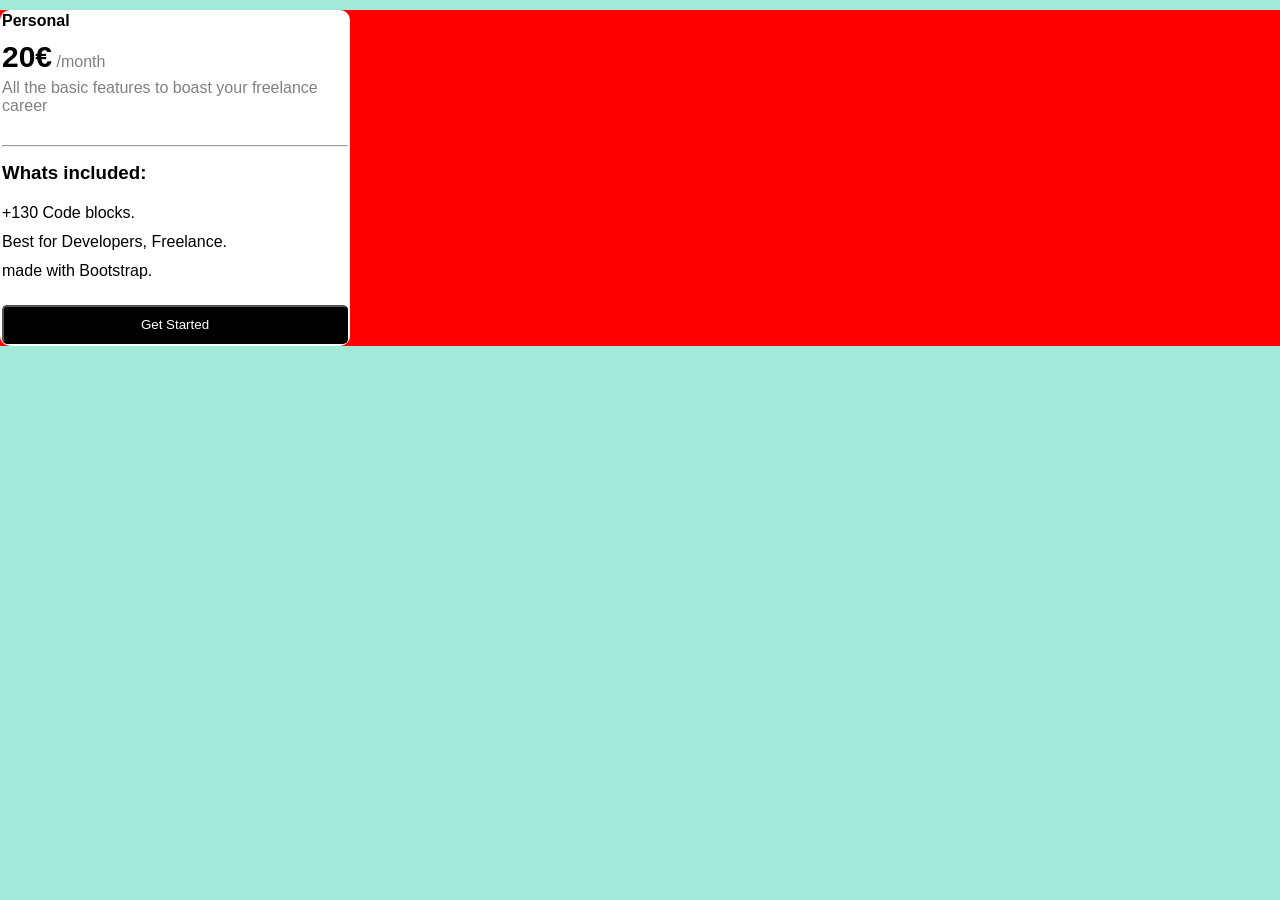
==== index.html @ d71ae5d2 "update 4 files" ====
<!DOCTYPE html>
<html lang="en">
    <head>
        <meta charset="UTF-8">
        <meta name="viewport" content="width=device-width, initial-scale=1.0">
        <title>Pricing card</title>
        <link rel="stylesheet" href="style.css"/>
    </head>
    <body>
        <main>
            <div class="container">
                <!-- this is a first card-->
            <article class="card ">
                <p class="tier">personal</p>
                <p class="price"><span>20&euro;</span> /month</p>
                <p class="desc">All the basic features to boast your freelance career</p>
                <hr/>
                <h3>Whats included:</h3>
                <ul>
                    <li>+130 Code blocks.</li>
                    <li>Best for Developers, Freelance.</li>
                    <li>made with Bootstrap.</li>
                </ul>
                <button>Get started</button>
            </article>
            <!-- this is the second card-->
            </div>
        </main>
    </body>
</html>
---- style.css ----
* {
    margin: 0;
    padding: 0;
    box-sizing: border-box;
}
body{
    font-family: sans-serif;
}
main{
    background-color: #a2ead7;
    height: 100vh;
    padding-top: 10px;
}

.container{
    background-color: red;
    wi
}

.card {
    background-color:  white;
    width: 350px;
    padding:  2px;
    border-radius: 10px;
    display: inline-block;
    
     
}

.tier{
    text-transform: capitalize;
    font-weight: bold;
    margin-bottom: 10px;

}
span{
    font-size: 30px;
    font-weight: 700;
    color: black;

}
.price{
    margin-top: 10px;
    margin-bottom: 5px;
    color: gray;
}
.desc{
    color: gray;
}

hr {
    margin-top: 30px;
    margin-bottom: 15px;
}

ul{
    list-style: none;
    margin-top: 15px;
    margin-bottom: 20px;
}

li{
    line-height: 1.8
}
button{
    width: 100%;
    text-transform: capitalize;
    padding-block: 10px;
    border-radius: 5px;
    background-color: black;
    color: white;
}
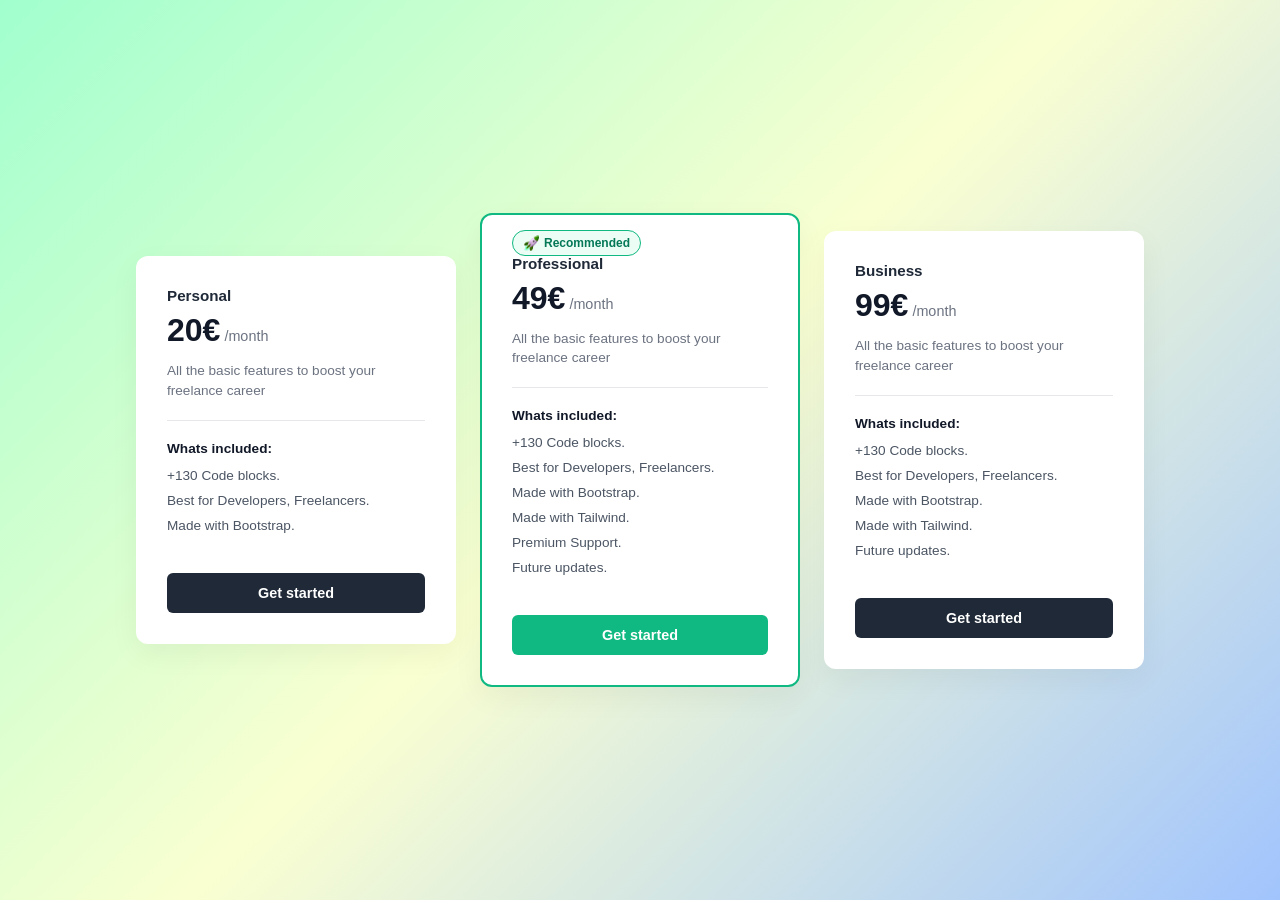
==== commit 15506a84: "update" ====
--- a/index.html
+++ b/index.html
@@ -9,22 +9,59 @@
     <body>
         <main>
             <div class="container">
-                <!-- this is a first card-->
-            <article class="card ">
-                <p class="tier">personal</p>
-                <p class="price"><span>20&euro;</span> /month</p>
-                <p class="desc">All the basic features to boast your freelance career</p>
-                <hr/>
-                <h3>Whats included:</h3>
-                <ul>
-                    <li>+130 Code blocks.</li>
-                    <li>Best for Developers, Freelance.</li>
-                    <li>made with Bootstrap.</li>
-                </ul>
-                <button>Get started</button>
-            </article>
-            <!-- this is the second card-->
+                <!-- First Card: Personal -->
+                <article class="card">
+                    <p class="tier">Personal</p>
+                    <p class="price"><span>20&euro;</span> /month</p>
+                    <p class="desc">All the basic features to boost your freelance career</p>
+                    <hr/>
+                    <h3>Whats included:</h3>
+                    <ul>
+                        <li>+130 Code blocks.</li>
+                        <li>Best for Developers, Freelancers.</li>
+                        <li>Made with Bootstrap.</li>
+                    </ul>
+                    <button class="btn-dark">Get started</button>
+                </article>
+
+                <!-- Second Card: Professional  -->
+                <article class="card card-featured">
+                    <div class="recommended">
+                        <span class="emoji-green">🚀</span> Recommended
+                    </div>
+                    <p class="tier">Professional</p>
+                    <p class="price"><span>49&euro;</span> /month</p>
+                    <p class="desc">All the basic features to boost your freelance career</p>
+                    <hr/>
+                    <h3>Whats included:</h3>
+                    <ul>
+                        <li>+130 Code blocks.</li>
+                        <li>Best for Developers, Freelancers.</li>
+                        <li>Made with Bootstrap.</li>
+                        <li>Made with Tailwind.</li>
+                        <li>Premium Support.</li>
+                        <li>Future updates.</li>
+                    </ul>
+                    <button class="btn-green">Get started</button>
+                </article>
+
+                <!-- Third Card: Business -->
+                <article class="card">
+                    <p class="tier">Business</p>
+                    <p class="price"><span>99&euro;</span> /month</p>
+                    <p class="desc">All the basic features to boost your freelance career</p>
+                    <hr/>
+                    <h3>Whats included:</h3>
+                    <ul>
+                        <li>+130 Code blocks.</li>
+                        <li>Best for Developers, Freelancers.</li>
+                        <li>Made with Bootstrap.</li>
+                        <li>Made with Tailwind.</li>
+                        <li>Future updates.</li>
+                    </ul>
+                    <button class="btn-dark">Get started</button>
+                </article>
             </div>
         </main>
     </body>
-</html>+</html>
--- a/style.css
+++ b/style.css
@@ -1,72 +1,154 @@
+/*general style */
 * {
     margin: 0;
     padding: 0;
     box-sizing: border-box;
-}
-body{
-    font-family: sans-serif;
-}
-main{
-    background-color: #a2ead7;
-    height: 100vh;
-    padding-top: 10px;
+    font-family: 'Segoe UI', Tahoma, Geneva, Verdana, sans-serif;
 }
 
-.container{
-    background-color: red;
-    wi
+body {
+    background: linear-gradient(135deg, #a1ffce, #faffd1, #a1c4fd);
+    min-height: 100vh;
+    display: flex;
+    justify-content: center;
+    align-items: center;
+    padding: 40px 20px;
 }
 
-.card {
-    background-color:  white;
-    width: 350px;
-    padding:  2px;
-    border-radius: 10px;
-    display: inline-block;
-    
-     
+/* Container */
+.container {
+    display: flex;
+    gap: 24px;
+    align-items: center;
+    max-width: 1100px;
+    width: 100%;
+    justify-content: center;
+    flex-wrap: wrap; /* Wraps cleanly on smaller screens */
 }
 
-.tier{
-    text-transform: capitalize;
-    font-weight: bold;
-    margin-bottom: 10px;
+/* Card General Styling */
+.card {
+    background-color: #ffffff;
+    border-radius: 12px;
+    padding: 30px;
+    width: 320px;
+    box-shadow: 0 10px 30px rgba(0, 0, 0, 0.05);
+    display: flex;
+    flex-direction: column;
+    position: relative;
+    border: 1px solid transparent;
+    transition: transform 0.3s ease;
+}
+
+/* Featured Card */
+.card-featured {
+    border: 2px solid #10b981;
+    padding: 40px 30px 30px 30px; 
+}
+
+/* recommended */
+.recommended{
+    position: absolute;
+    top: 15px;
+    left: 30px;
+    border: 1px;
+    background-color: #ecfdf5;
+    border: 1px solid #10b981;
+    color: #047857;
+    padding: 4px 10px;
+    border-radius: 20px;
+    font-size: 0.75rem;
+    font-weight: 600;
+    display: inline-flex;
+    align-items: center;
+    gap: 4px;
+}
+
+.emoji-green {
+    font-size: 0.85rem;
+    display: inline-block;
+    filter: hue-rotate(90deg) brightness(1.1); 
 
 }
-span{
-    font-size: 30px;
-    font-weight: 700;
-    color: black;
 
+.tier {
+    font-size: 0.95rem;
+    font-weight: bold;
+    color: #1f2937;
+    margin-bottom: 8px;
 }
-.price{
-    margin-top: 10px;
-    margin-bottom: 5px;
-    color: gray;
+
+.price {
+    font-size: 0.9rem;
+    color: #6b7280;
+    margin-bottom: 12px;
 }
-.desc{
-    color: gray;
+
+.price span {
+    font-size: 2rem;
+    font-weight: 800;
+    color: #111827;
+}
+
+.desc {
+    font-size: 0.85rem;
+    color: #6b7280;
+    line-height: 1.4;
+    margin-bottom: 20px;
 }
 
 hr {
-    margin-top: 30px;
-    margin-bottom: 15px;
-}
-
-ul{
-    list-style: none;
-    margin-top: 15px;
+    border: 0;
+    border-top: 1px solid #e5e7eb;
     margin-bottom: 20px;
 }
 
-li{
-    line-height: 1.8
+h3 {
+    font-size: 0.85rem;
+    font-weight: 700;
+    color: #111827;
+    margin-bottom: 12px;
 }
-button{
+
+ul {
+    list-style: none;
+    margin-bottom: 30px;
+    flex-grow: 1; 
+}
+
+li {
+    font-size: 0.85rem;
+    color: #4b5563;
+    margin-bottom: 10px;
+    position: relative;
+}
+
+/* Buttons */
+button {
     width: 100%;
-    text-transform: capitalize;
-    padding-block: 10px;
-    border-radius: 5px;
-    background-color: black;
-    color: white;
-}+    padding: 12px;
+    border-radius: 6px;
+    font-size: 0.9rem;
+    font-weight: 600;
+    cursor: pointer;
+    border: none;
+    transition: background-color 0.2s ease;
+}
+
+.btn-dark {
+    background-color: #1f2937;
+    color: #ffffff;
+}
+
+.btn-dark:hover {
+    background-color: #111827;
+}
+
+.btn-green {
+    background-color: #10b981;
+    color: #ffffff;
+}
+
+.btn-green:hover {
+    background-color: #059669;
+}
